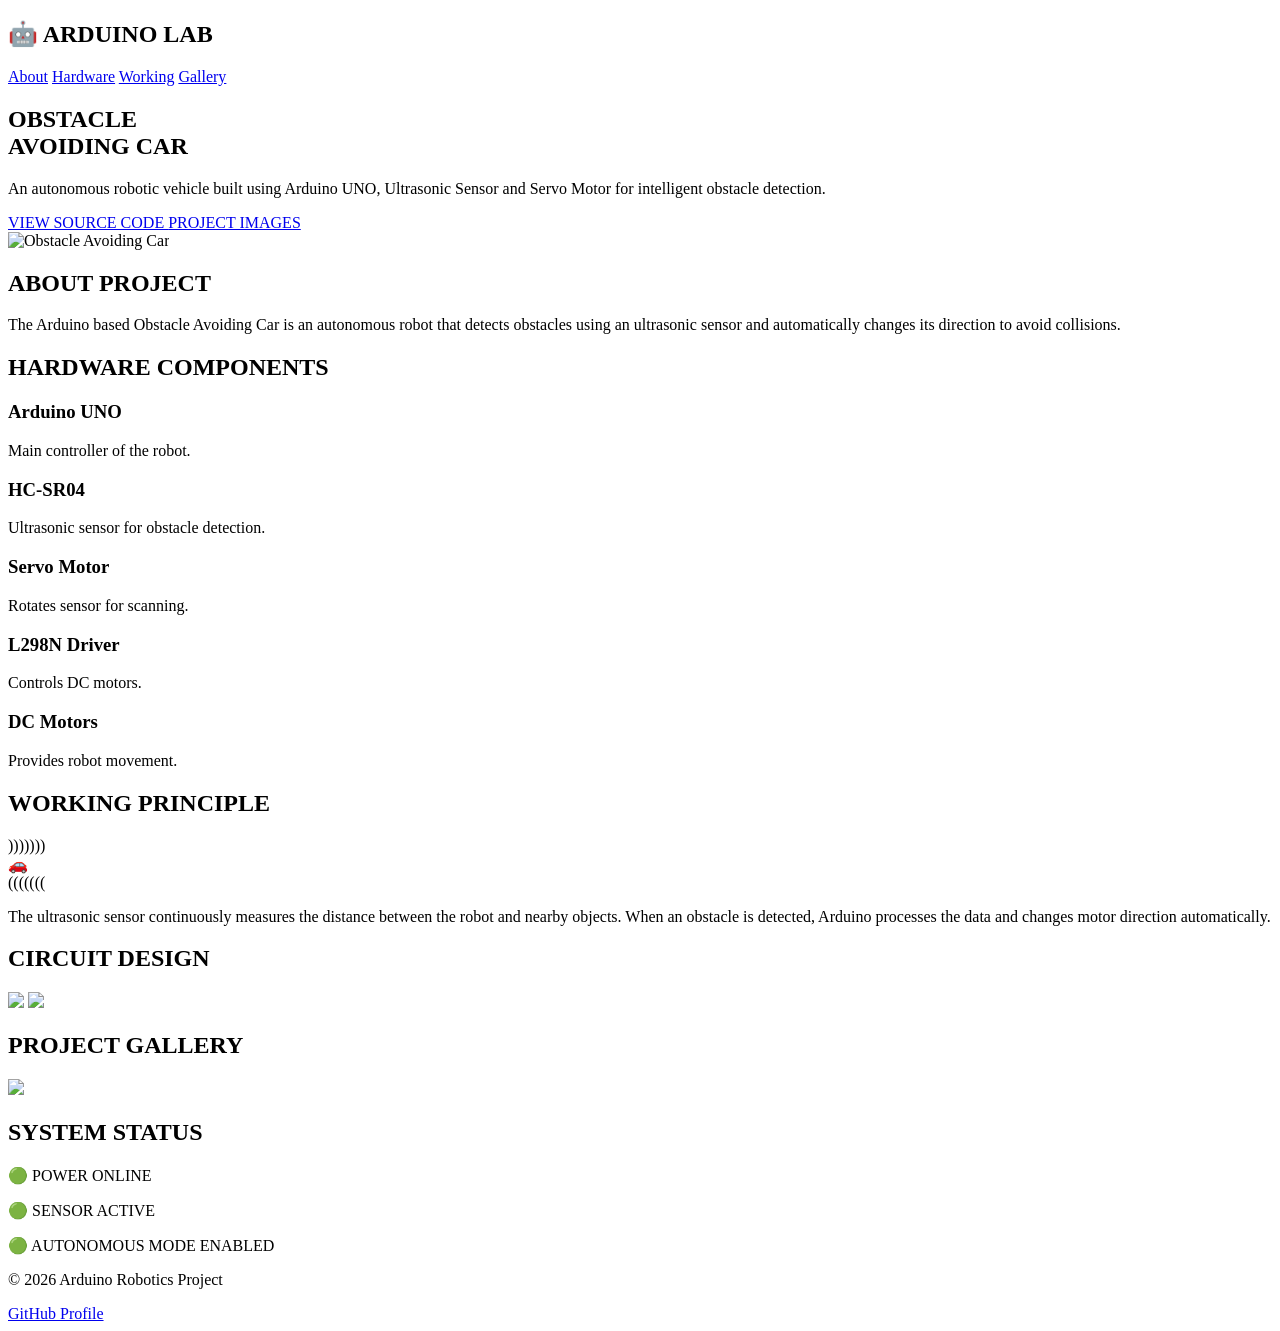
==== index.html @ 54cecfe2 "Add index.html for Obstacle Avoiding Car project This HTML file outlines the structure and content f" ====
<!DOCTYPE html>
<html lang="en">

<head>
    <meta charset="UTF-8">
    <meta name="viewport" content="width=device-width, initial-scale=1.0">

    <title>Obstacle Avoiding Car | Arduino Robotics</title>

    <link rel="stylesheet" href="style.css">
</head>

<body>

<header>

<nav>
    <h2 class="logo">🤖 ARDUINO LAB</h2>

    <div class="nav-links">
        <a href="#about">About</a>
        <a href="#hardware">Hardware</a>
        <a href="#working">Working</a>
        <a href="#gallery">Gallery</a>
    </div>

</nav>

</header>


<section class="hero">

<div class="hero-text">

<h1>
OBSTACLE<br>
<span>AVOIDING CAR</span>
</h1>

<p>
An autonomous robotic vehicle built using Arduino UNO,
Ultrasonic Sensor and Servo Motor for intelligent obstacle detection.
</p>


<div class="buttons">

<a href="https://github.com/venkateshpachipala5059/Obstacle-Avoiding-Car-Arduino"
target="_blank">
VIEW SOURCE CODE
</a>

<a href="#gallery">
PROJECT IMAGES
</a>

</div>

</div>


<div class="robot-image">

<img src="assets/Obstacle_Avoiding_Car.png"
alt="Obstacle Avoiding Car">

</div>

</section>




<section id="about">

<h2>ABOUT PROJECT</h2>

<p>
The Arduino based Obstacle Avoiding Car is an autonomous robot
that detects obstacles using an ultrasonic sensor and automatically
changes its direction to avoid collisions.
</p>

</section>




<section id="hardware">

<h2>HARDWARE COMPONENTS</h2>


<div class="cards">


<div class="card">
<h3>Arduino UNO</h3>
<p>Main controller of the robot.</p>
</div>


<div class="card">
<h3>HC-SR04</h3>
<p>Ultrasonic sensor for obstacle detection.</p>
</div>


<div class="card">
<h3>Servo Motor</h3>
<p>Rotates sensor for scanning.</p>
</div>


<div class="card">
<h3>L298N Driver</h3>
<p>Controls DC motors.</p>
</div>


<div class="card">
<h3>DC Motors</h3>
<p>Provides robot movement.</p>
</div>


</div>

</section>





<section id="working">

<h2>WORKING PRINCIPLE</h2>


<div class="sensor">

<div class="wave">
)))))))
</div>

🚗

<div class="wave">
(((((((
</div>

</div>


<p>

The ultrasonic sensor continuously measures the distance
between the robot and nearby objects.
When an obstacle is detected, Arduino processes the data
and changes motor direction automatically.

</p>


</section>






<section>

<h2>CIRCUIT DESIGN</h2>


<div class="images">


<img src="assets/Circuit_Diagram.png">

<img src="assets/Schematic.png">

</div>


</section>





<section id="gallery">

<h2>PROJECT GALLERY</h2>


<div class="images">


<img src="assets/Obstacle_Avoiding_Car.png">


</div>


</section>






<section class="status">

<h2>SYSTEM STATUS</h2>


<p>
🟢 POWER ONLINE
</p>

<p>
🟢 SENSOR ACTIVE
</p>

<p>
🟢 AUTONOMOUS MODE ENABLED
</p>


</section>





<footer>

<p>
© 2026 Arduino Robotics Project
</p>


<a href="https://github.com/venkateshpachipala5059">
GitHub Profile
</a>


</footer>



<script src="script.js"></script>


</body>

</html>
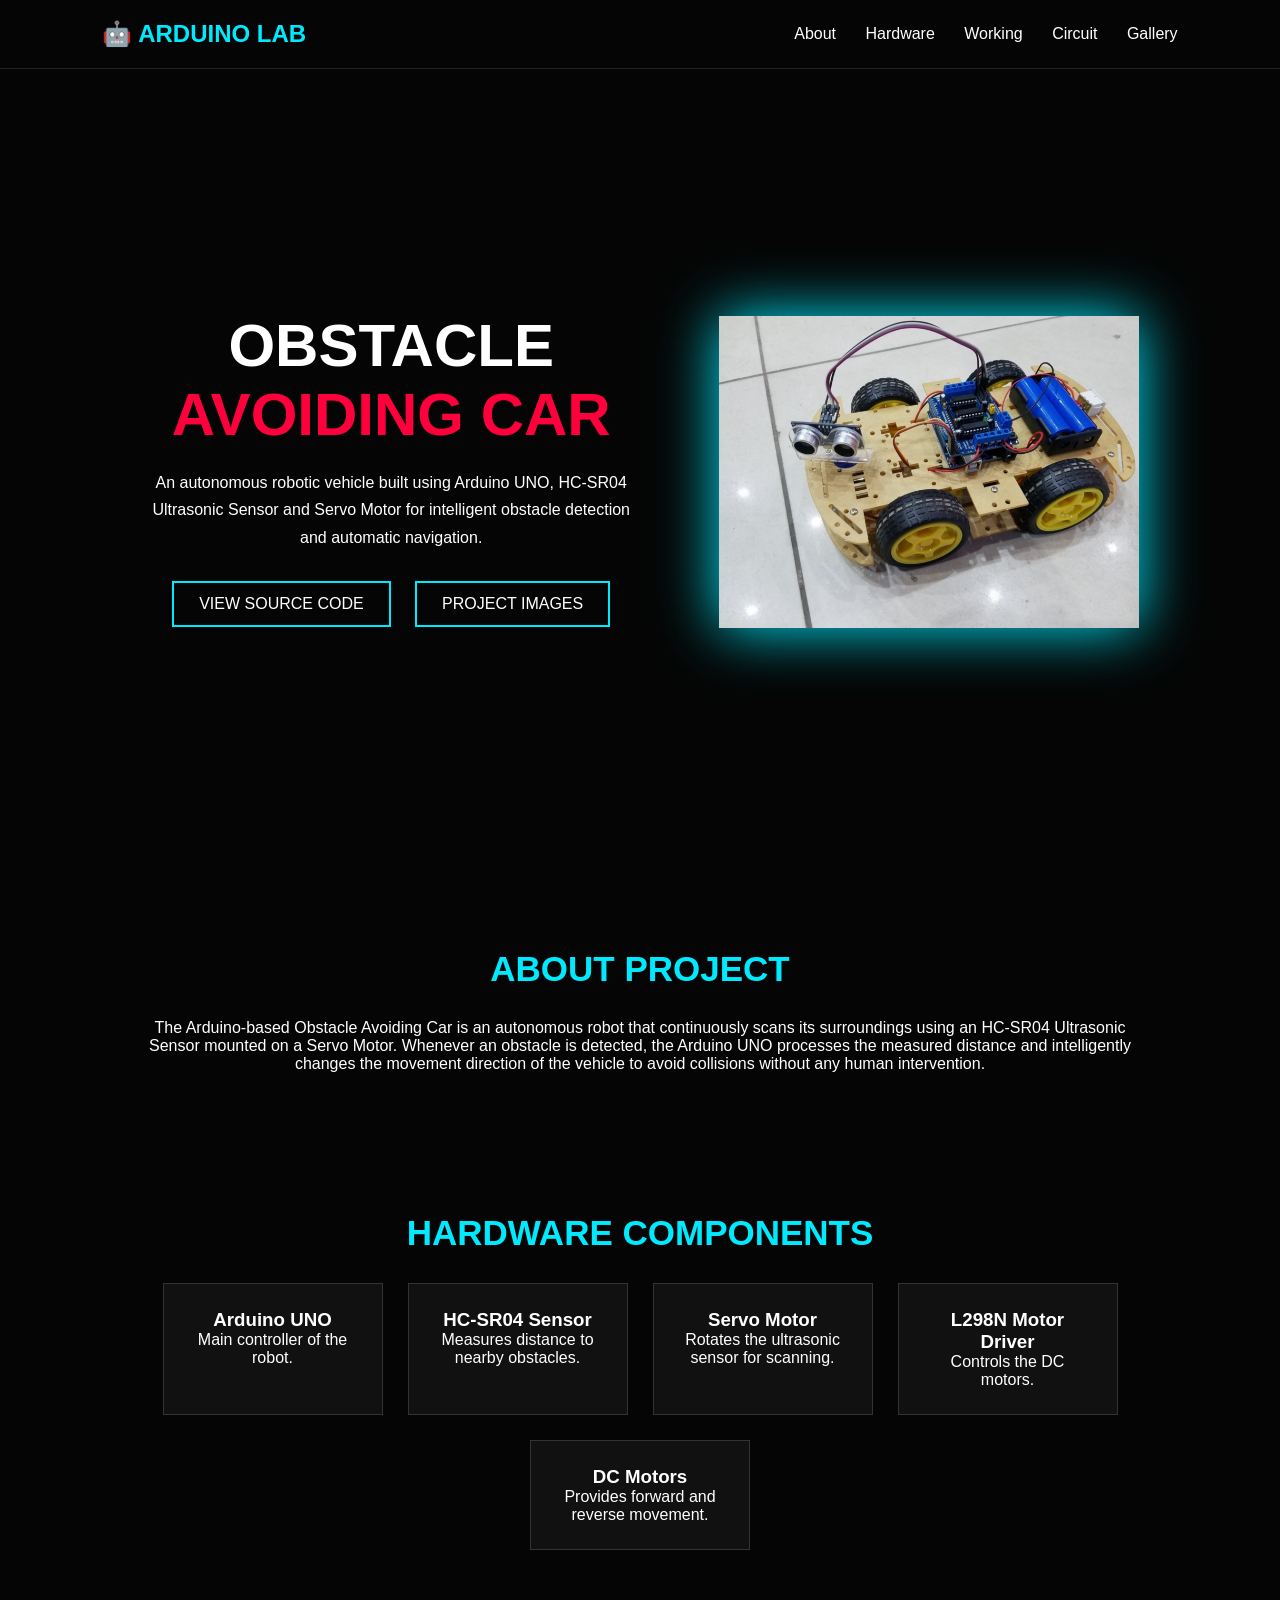
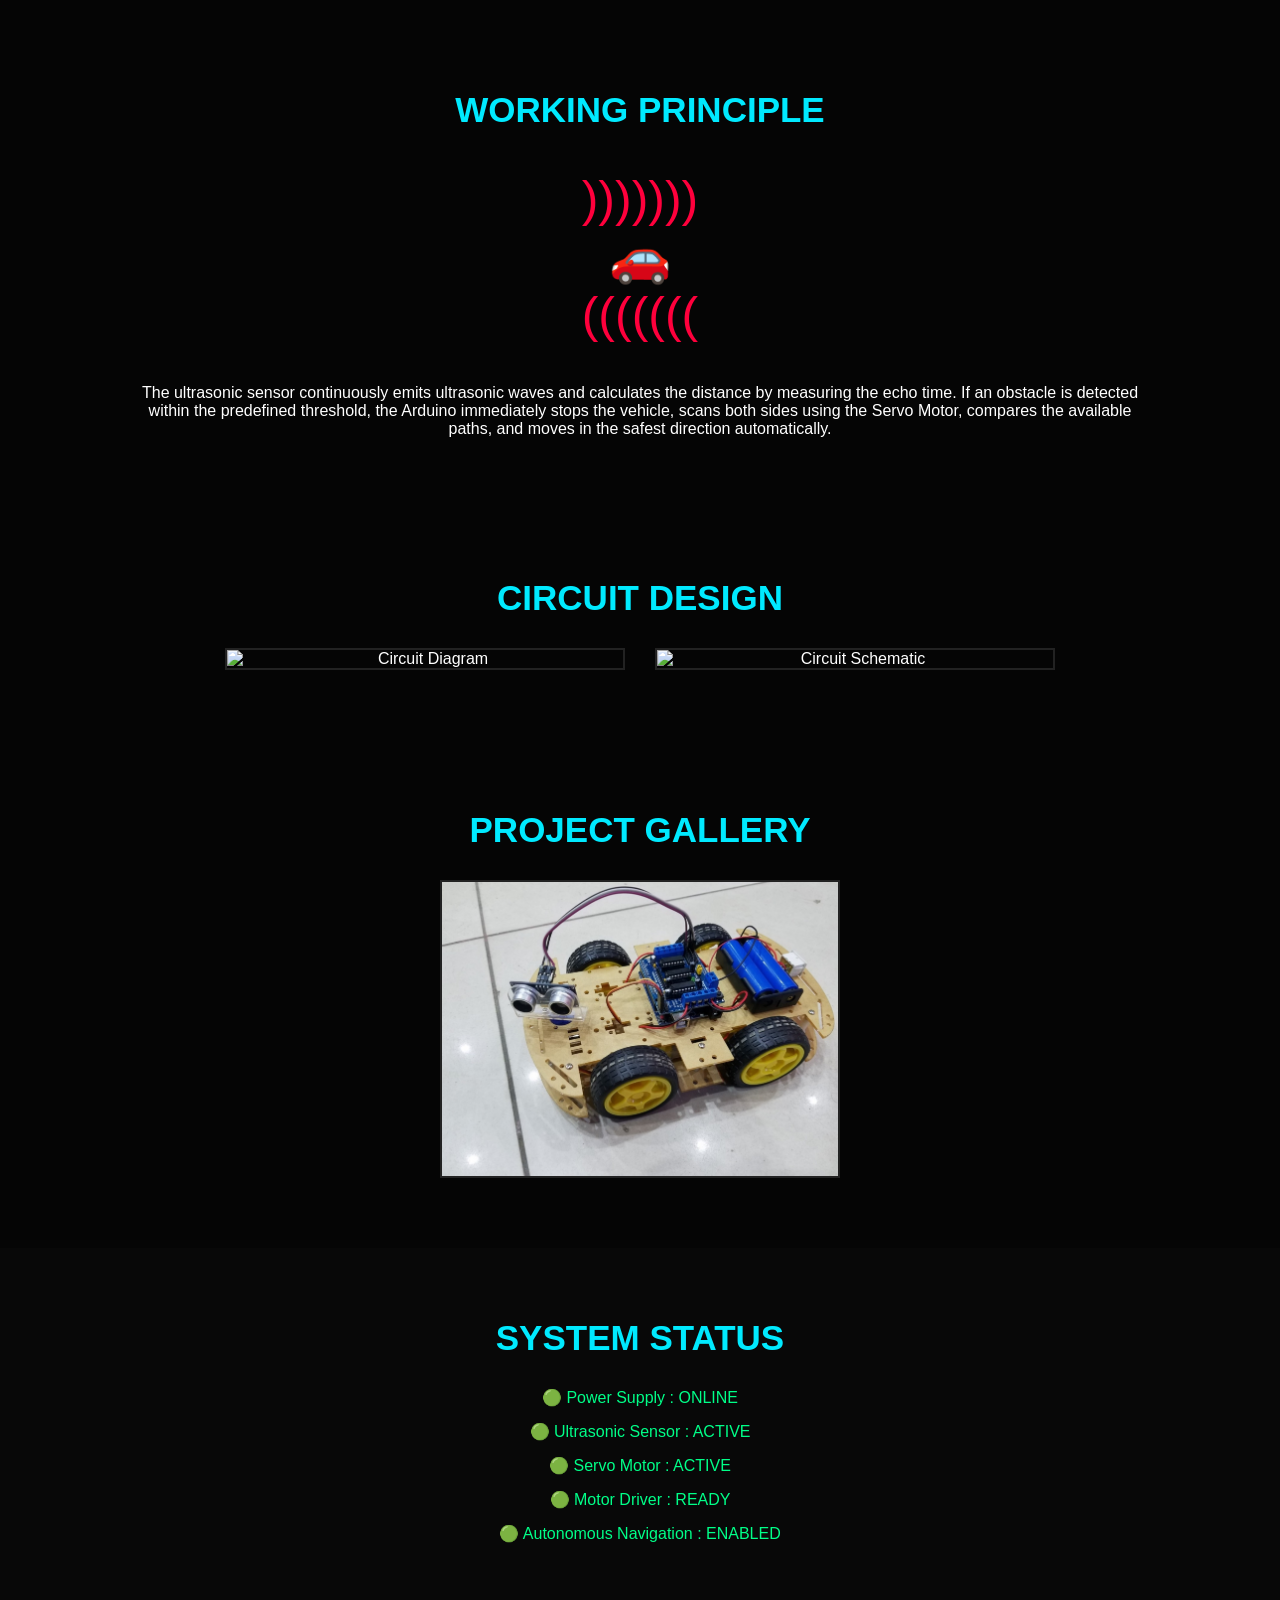
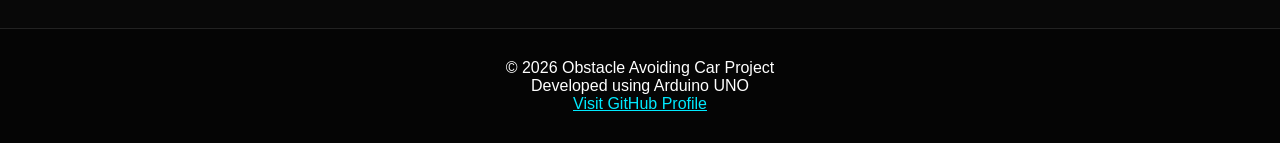
==== commit ff0aa1c7: "Update index.html" ====
--- a/index.html
+++ b/index.html
@@ -15,12 +15,14 @@
 <header>
 
 <nav>
+
     <h2 class="logo">🤖 ARDUINO LAB</h2>
 
     <div class="nav-links">
         <a href="#about">About</a>
         <a href="#hardware">Hardware</a>
         <a href="#working">Working</a>
+        <a href="#circuit">Circuit</a>
         <a href="#gallery">Gallery</a>
     </div>
 
@@ -28,6 +30,8 @@
 
 </header>
 
+
+<!-- HERO -->
 
 <section class="hero">
 
@@ -40,9 +44,9 @@
 
 <p>
 An autonomous robotic vehicle built using Arduino UNO,
-Ultrasonic Sensor and Servo Motor for intelligent obstacle detection.
-</p>
-
+HC-SR04 Ultrasonic Sensor and Servo Motor for intelligent
+obstacle detection and automatic navigation.
+</p>
 
 <div class="buttons">
 
@@ -62,7 +66,7 @@
 
 <div class="robot-image">
 
-<img src="assets/Obstacle_Avoiding_Car.png"
+<img src="Images/Obstacle_Avoiding_Car.png"
 alt="Obstacle Avoiding Car">
 
 </div>
@@ -71,72 +75,73 @@
 
 
 
+<!-- ABOUT -->
 
 <section id="about">
 
 <h2>ABOUT PROJECT</h2>
 
 <p>
-The Arduino based Obstacle Avoiding Car is an autonomous robot
-that detects obstacles using an ultrasonic sensor and automatically
-changes its direction to avoid collisions.
-</p>
-
-</section>
-
-
-
+
+The Arduino-based Obstacle Avoiding Car is an autonomous robot
+that continuously scans its surroundings using an HC-SR04
+Ultrasonic Sensor mounted on a Servo Motor.
+
+Whenever an obstacle is detected, the Arduino UNO processes
+the measured distance and intelligently changes the movement
+direction of the vehicle to avoid collisions without any
+human intervention.
+
+</p>
+
+</section>
+
+
+
+<!-- HARDWARE -->
 
 <section id="hardware">
 
 <h2>HARDWARE COMPONENTS</h2>
 
-
 <div class="cards">
-
 
 <div class="card">
 <h3>Arduino UNO</h3>
 <p>Main controller of the robot.</p>
 </div>
 
-
-<div class="card">
-<h3>HC-SR04</h3>
-<p>Ultrasonic sensor for obstacle detection.</p>
-</div>
-
+<div class="card">
+<h3>HC-SR04 Sensor</h3>
+<p>Measures distance to nearby obstacles.</p>
+</div>
 
 <div class="card">
 <h3>Servo Motor</h3>
-<p>Rotates sensor for scanning.</p>
-</div>
-
-
-<div class="card">
-<h3>L298N Driver</h3>
-<p>Controls DC motors.</p>
-</div>
-
+<p>Rotates the ultrasonic sensor for scanning.</p>
+</div>
+
+<div class="card">
+<h3>L298N Motor Driver</h3>
+<p>Controls the DC motors.</p>
+</div>
 
 <div class="card">
 <h3>DC Motors</h3>
-<p>Provides robot movement.</p>
-</div>
-
-
-</div>
-
-</section>
-
-
-
-
+<p>Provides forward and reverse movement.</p>
+</div>
+
+</div>
+
+</section>
+
+
+
+<!-- WORKING -->
 
 <section id="working">
 
 <h2>WORKING PRINCIPLE</h2>
-
 
 <div class="sensor">
 
@@ -152,109 +157,103 @@
 
 </div>
 
-
-<p>
-
-The ultrasonic sensor continuously measures the distance
-between the robot and nearby objects.
-When an obstacle is detected, Arduino processes the data
-and changes motor direction automatically.
-
-</p>
-
-
-</section>
-
-
-
-
-
-
-<section>
+<p>
+
+The ultrasonic sensor continuously emits ultrasonic waves and
+calculates the distance by measuring the echo time.
+
+If an obstacle is detected within the predefined threshold,
+the Arduino immediately stops the vehicle, scans both sides
+using the Servo Motor, compares the available paths, and
+moves in the safest direction automatically.
+
+</p>
+
+</section>
+
+
+
+<!-- CIRCUIT -->
+
+<section id="circuit">
 
 <h2>CIRCUIT DESIGN</h2>
 
-
 <div class="images">
 
-
-<img src="assets/Circuit_Diagram.png">
-
-<img src="assets/Schematic.png">
-
-</div>
-
-
-</section>
-
-
-
-
+<img src="Images/Circuit_Diagram.png"
+alt="Circuit Diagram">
+
+<img src="Images/Schematic.png"
+alt="Circuit Schematic">
+
+</div>
+
+</section>
+
+
+
+<!-- GALLERY -->
 
 <section id="gallery">
 
 <h2>PROJECT GALLERY</h2>
 
-
 <div class="images">
 
-
-<img src="assets/Obstacle_Avoiding_Car.png">
-
-
-</div>
-
-
-</section>
-
-
-
-
-
+<img src="Images/Obstacle_Avoiding_Car.png"
+alt="Obstacle Avoiding Car">
+
+</div>
+
+</section>
+
+
+
+<!-- STATUS -->
 
 <section class="status">
 
 <h2>SYSTEM STATUS</h2>
 
-
-<p>
-🟢 POWER ONLINE
-</p>
-
-<p>
-🟢 SENSOR ACTIVE
-</p>
-
-<p>
-🟢 AUTONOMOUS MODE ENABLED
-</p>
-
-
-</section>
-
-
-
-
+<p>🟢 Power Supply : ONLINE</p>
+
+<p>🟢 Ultrasonic Sensor : ACTIVE</p>
+
+<p>🟢 Servo Motor : ACTIVE</p>
+
+<p>🟢 Motor Driver : READY</p>
+
+<p>🟢 Autonomous Navigation : ENABLED</p>
+
+</section>
+
+
+
+<!-- FOOTER -->
 
 <footer>
 
 <p>
-© 2026 Arduino Robotics Project
-</p>
-
-
-<a href="https://github.com/venkateshpachipala5059">
-GitHub Profile
+
+© 2026 Obstacle Avoiding Car Project
+<br>
+Developed using Arduino UNO
+
+</p>
+
+<a href="https://github.com/venkateshpachipala5059"
+target="_blank">
+
+Visit GitHub Profile
+
 </a>
 
-
 </footer>
 
 
-
 <script src="script.js"></script>
 
-
 </body>
 
 </html>
--- a/style.css
+++ b/style.css
@@ -0,0 +1,277 @@
+*{
+margin:0;
+padding:0;
+box-sizing:border-box;
+font-family:'Segoe UI',sans-serif;
+}
+
+
+body{
+
+background:#050505;
+color:white;
+
+}
+
+
+header{
+
+padding:20px 8%;
+border-bottom:1px solid #222;
+
+}
+
+
+nav{
+
+display:flex;
+justify-content:space-between;
+align-items:center;
+
+}
+
+
+.logo{
+
+color:#00eaff;
+
+}
+
+
+.nav-links a{
+
+color:white;
+text-decoration:none;
+margin-left:25px;
+
+}
+
+
+
+.hero{
+
+min-height:90vh;
+display:flex;
+align-items:center;
+justify-content:space-around;
+padding:50px 8%;
+
+}
+
+
+
+.hero h1{
+
+font-size:60px;
+
+}
+
+
+
+.hero span{
+
+color:#ff003c;
+
+}
+
+
+.hero p{
+
+max-width:500px;
+line-height:1.7;
+margin:20px 0;
+
+}
+
+
+
+.buttons a{
+
+display:inline-block;
+padding:12px 25px;
+margin:10px;
+border:2px solid #00eaff;
+color:white;
+text-decoration:none;
+
+}
+
+
+.buttons a:hover{
+
+background:#00eaff;
+color:black;
+
+}
+
+
+
+.robot-image img{
+
+width:420px;
+
+filter:drop-shadow(0 0 30px #00eaff);
+
+}
+
+
+
+
+
+section{
+
+padding:70px 10%;
+text-align:center;
+
+}
+
+
+section h2{
+
+font-size:35px;
+color:#00eaff;
+margin-bottom:30px;
+
+}
+
+
+
+
+.cards{
+
+display:flex;
+justify-content:center;
+flex-wrap:wrap;
+gap:25px;
+
+}
+
+
+.card{
+
+background:#111;
+padding:25px;
+width:220px;
+
+border:1px solid #333;
+
+transition:.3s;
+
+}
+
+
+
+.card:hover{
+
+transform:translateY(-10px);
+border-color:#00eaff;
+
+}
+
+
+
+
+.sensor{
+
+font-size:50px;
+margin:40px;
+
+}
+
+
+
+.wave{
+
+color:#ff003c;
+
+}
+
+
+
+.images{
+
+display:flex;
+justify-content:center;
+gap:30px;
+flex-wrap:wrap;
+
+}
+
+
+.images img{
+
+width:400px;
+border:2px solid #222;
+
+}
+
+
+
+
+.status{
+
+background:#080808;
+
+}
+
+
+.status p{
+
+margin:15px;
+color:#00ff88;
+
+}
+
+
+
+
+footer{
+
+padding:30px;
+text-align:center;
+border-top:1px solid #222;
+
+}
+
+
+footer a{
+
+color:#00eaff;
+
+}
+
+
+
+
+
+@media(max-width:800px){
+
+.hero{
+
+flex-direction:column;
+
+}
+
+
+.hero h1{
+
+font-size:40px;
+
+}
+
+
+.robot-image img{
+
+width:300px;
+
+}
+
+
+.nav-links{
+
+display:none;
+
+}
+
+
+}
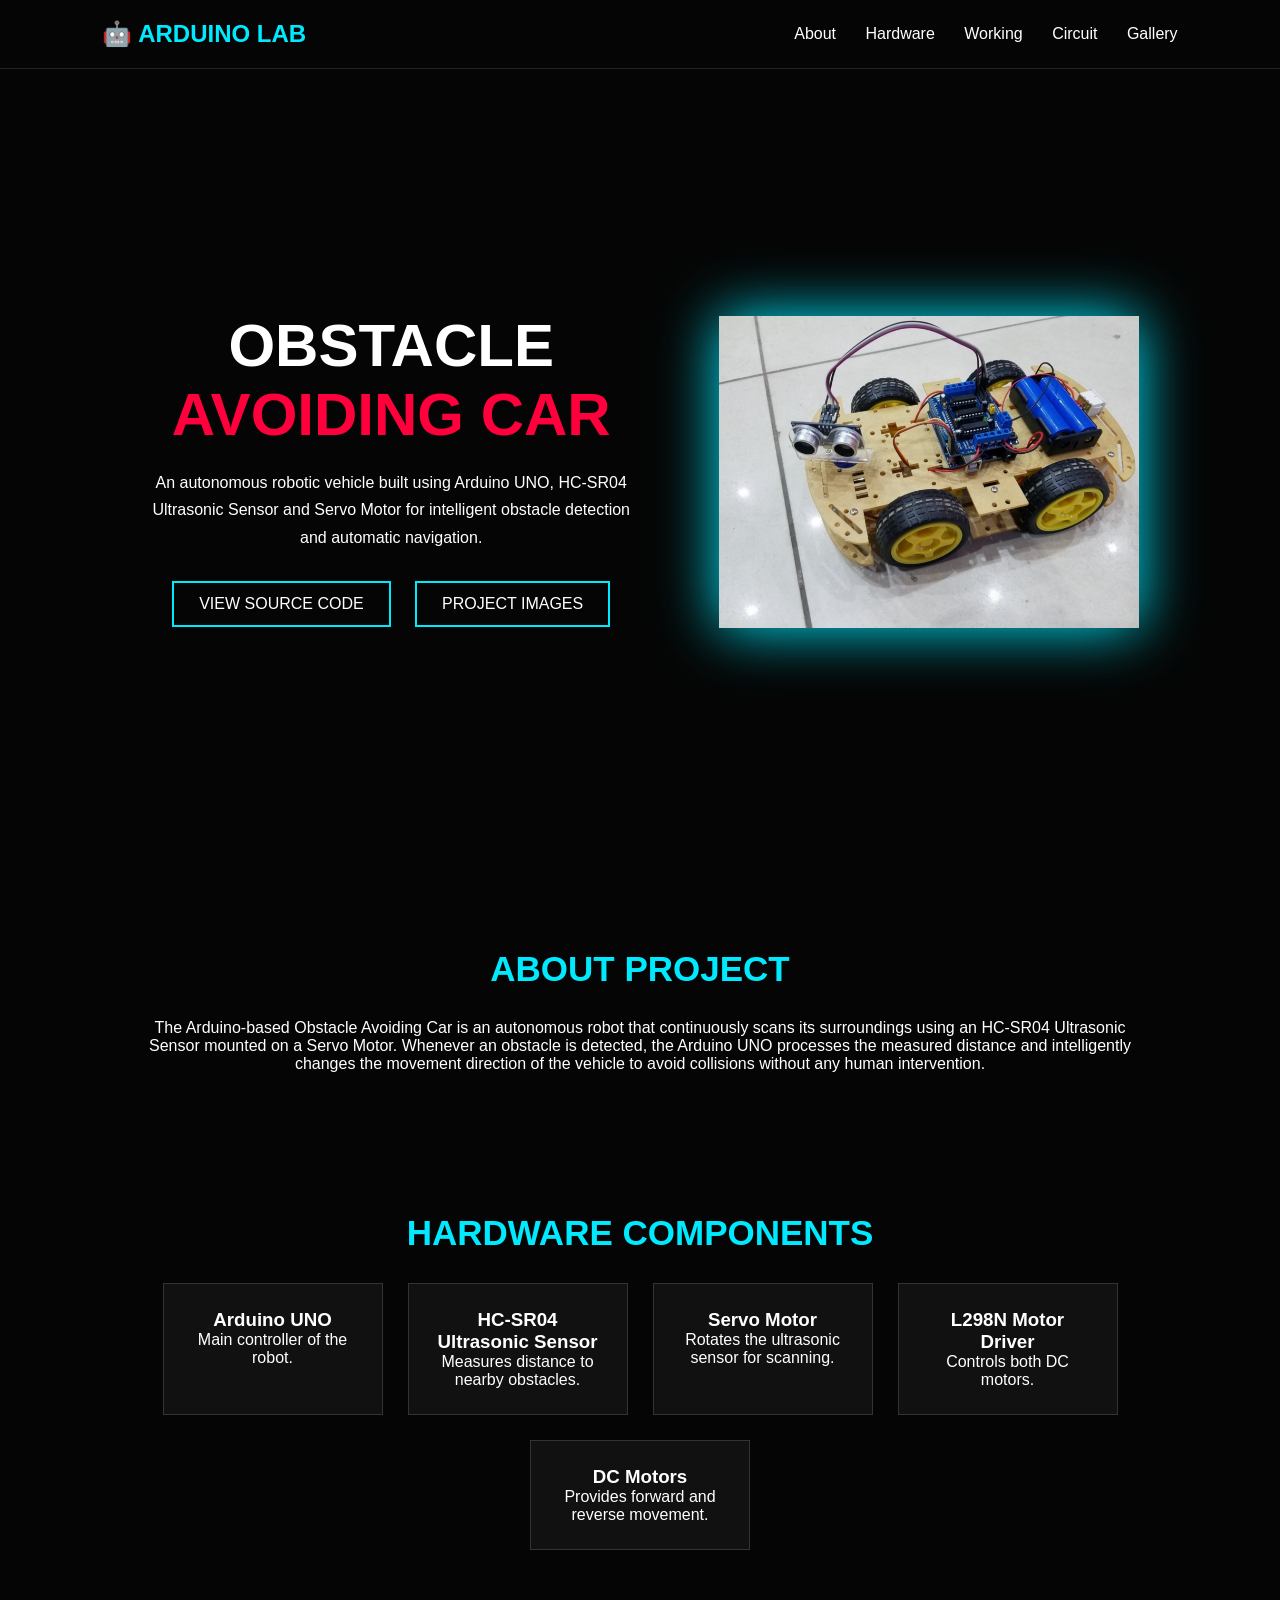
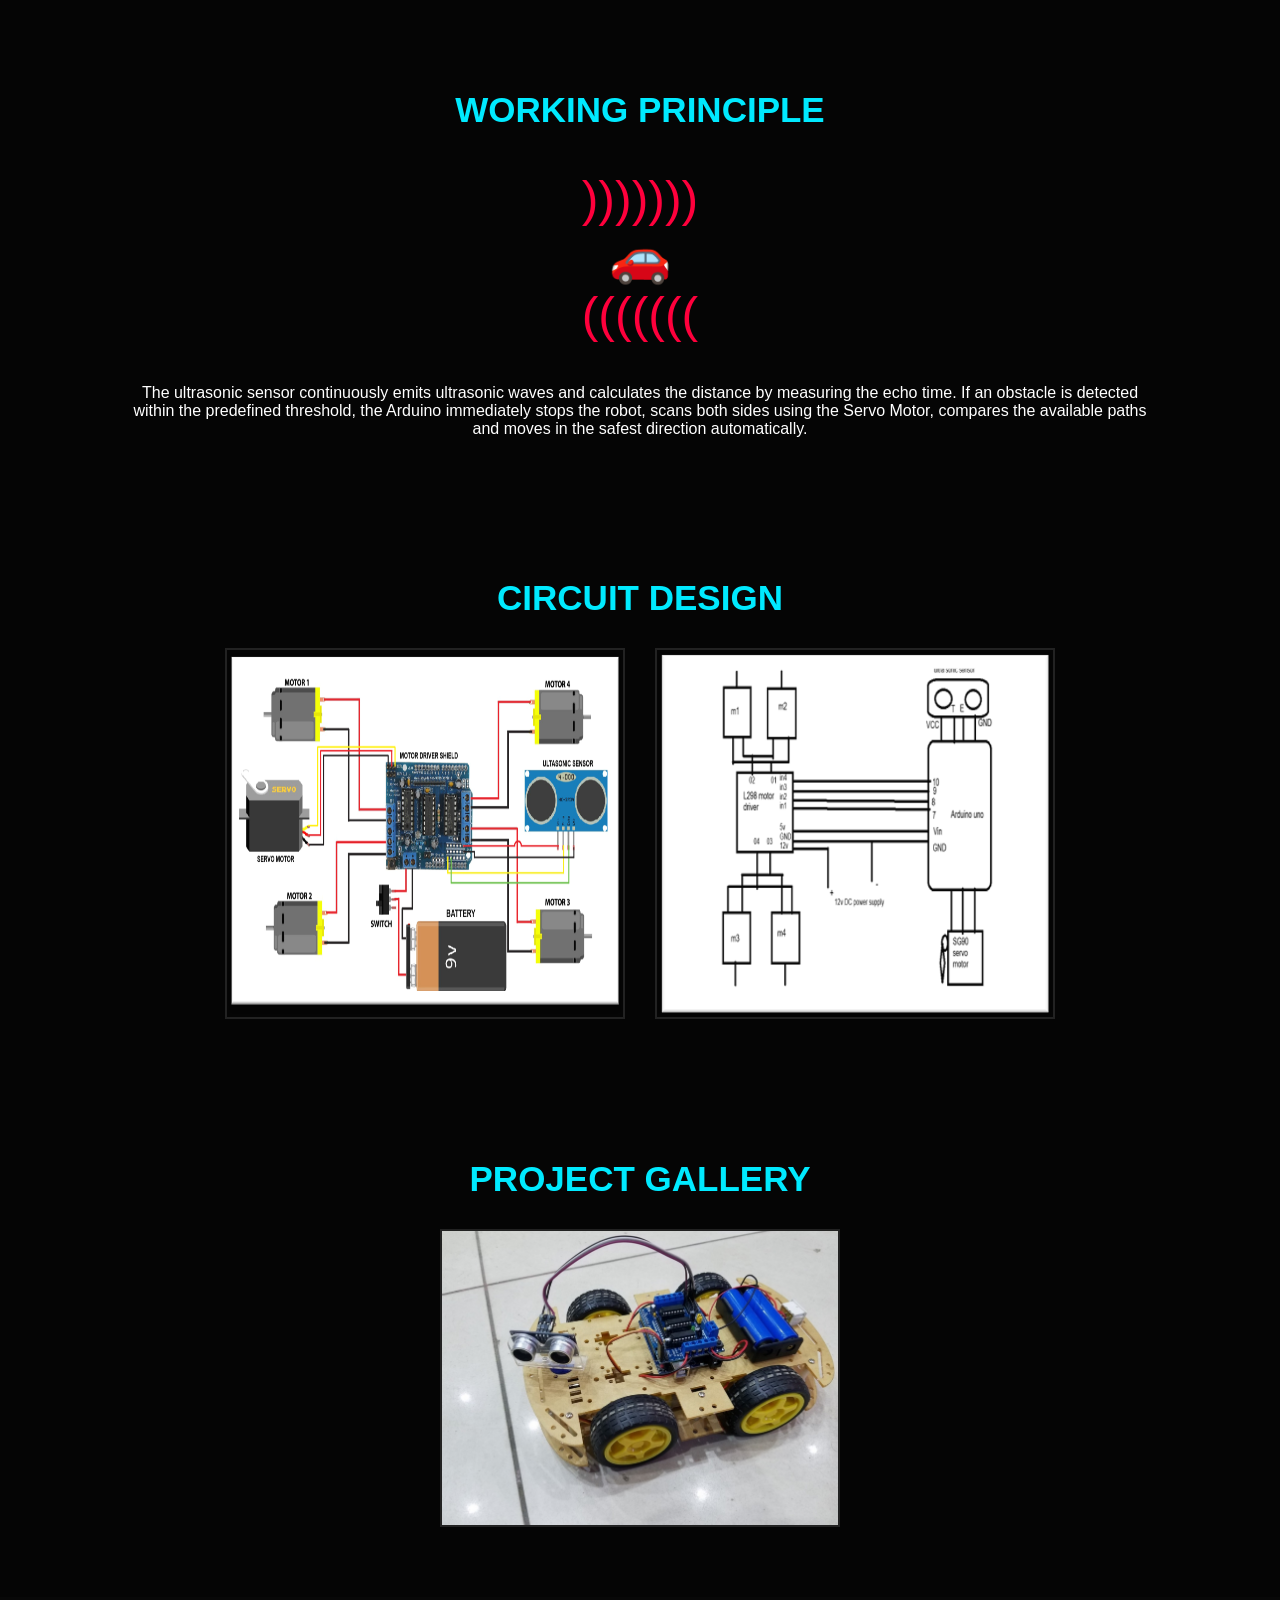
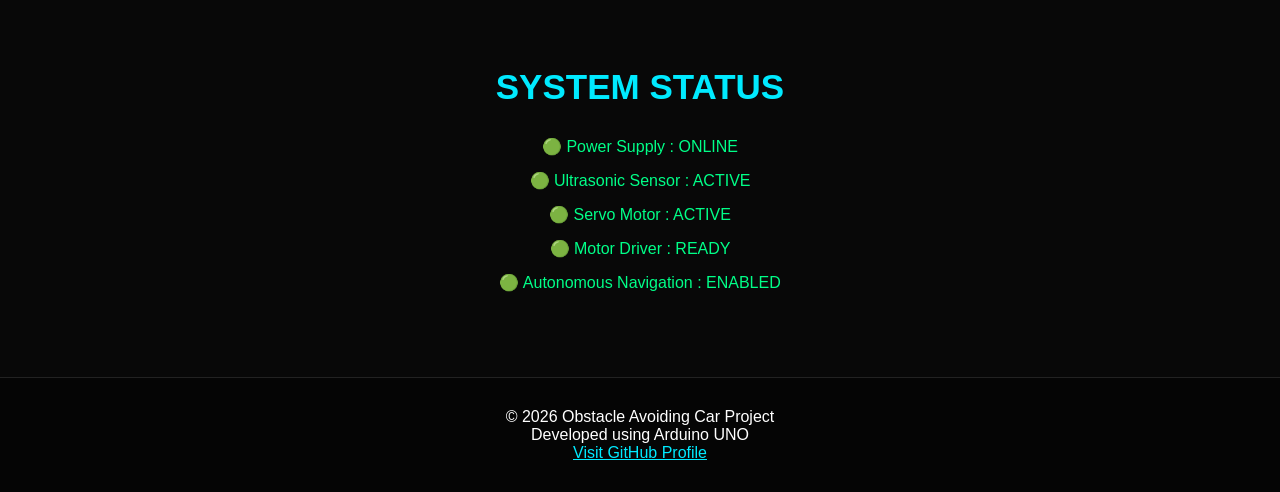
==== commit 873d25e1: "Update index.html" ====
--- a/index.html
+++ b/index.html
@@ -4,9 +4,7 @@
 <head>
     <meta charset="UTF-8">
     <meta name="viewport" content="width=device-width, initial-scale=1.0">
-
     <title>Obstacle Avoiding Car | Arduino Robotics</title>
-
     <link rel="stylesheet" href="style.css">
 </head>
 
@@ -16,15 +14,15 @@
 
 <nav>
 
-    <h2 class="logo">🤖 ARDUINO LAB</h2>
-
-    <div class="nav-links">
-        <a href="#about">About</a>
-        <a href="#hardware">Hardware</a>
-        <a href="#working">Working</a>
-        <a href="#circuit">Circuit</a>
-        <a href="#gallery">Gallery</a>
-    </div>
+<h2 class="logo">🤖 ARDUINO LAB</h2>
+
+<div class="nav-links">
+    <a href="#about">About</a>
+    <a href="#hardware">Hardware</a>
+    <a href="#working">Working</a>
+    <a href="#circuit">Circuit</a>
+    <a href="#gallery">Gallery</a>
+</div>
 
 </nav>
 
@@ -38,7 +36,7 @@
 <div class="hero-text">
 
 <h1>
-OBSTACLE<br>
+OBSTACLE <br>
 <span>AVOIDING CAR</span>
 </h1>
 
@@ -51,7 +49,8 @@
 <div class="buttons">
 
 <a href="https://github.com/venkateshpachipala5059/Obstacle-Avoiding-Car-Arduino"
-target="_blank">
+target="_blank"
+rel="noopener">
 VIEW SOURCE CODE
 </a>
 
@@ -63,11 +62,11 @@
 
 </div>
 
-
 <div class="robot-image">
 
-<img src="Images/Obstacle_Avoiding_Car.png"
-alt="Obstacle Avoiding Car">
+<img src="./Images/Obstacle_Avoiding_Car.png"
+alt="Obstacle Avoiding Car"
+loading="lazy">
 
 </div>
 
@@ -112,7 +111,7 @@
 </div>
 
 <div class="card">
-<h3>HC-SR04 Sensor</h3>
+<h3>HC-SR04 Ultrasonic Sensor</h3>
 <p>Measures distance to nearby obstacles.</p>
 </div>
 
@@ -123,7 +122,7 @@
 
 <div class="card">
 <h3>L298N Motor Driver</h3>
-<p>Controls the DC motors.</p>
+<p>Controls both DC motors.</p>
 </div>
 
 <div class="card">
@@ -145,15 +144,11 @@
 
 <div class="sensor">
 
-<div class="wave">
-)))))))
-</div>
+<div class="wave">)))))))</div>
 
 🚗
 
-<div class="wave">
-(((((((
-</div>
+<div class="wave">(((((((</div>
 
 </div>
 
@@ -163,8 +158,8 @@
 calculates the distance by measuring the echo time.
 
 If an obstacle is detected within the predefined threshold,
-the Arduino immediately stops the vehicle, scans both sides
-using the Servo Motor, compares the available paths, and
+the Arduino immediately stops the robot, scans both sides
+using the Servo Motor, compares the available paths and
 moves in the safest direction automatically.
 
 </p>
@@ -181,11 +176,13 @@
 
 <div class="images">
 
-<img src="Images/Circuit_Diagram.png"
-alt="Circuit Diagram">
-
-<img src="Images/Schematic.png"
-alt="Circuit Schematic">
+<img src="./Images/Circuit_Diagram.png"
+alt="Circuit Diagram"
+loading="lazy">
+
+<img src="./Images/Schematic.png"
+alt="Circuit Schematic"
+loading="lazy">
 
 </div>
 
@@ -201,8 +198,9 @@
 
 <div class="images">
 
-<img src="Images/Obstacle_Avoiding_Car.png"
-alt="Obstacle Avoiding Car">
+<img src="./Images/Obstacle_Avoiding_Car.png"
+alt="Obstacle Avoiding Car"
+loading="lazy">
 
 </div>
 
@@ -235,25 +233,19 @@
 <footer>
 
 <p>
-
-© 2026 Obstacle Avoiding Car Project
-<br>
+© 2026 Obstacle Avoiding Car Project<br>
 Developed using Arduino UNO
-
 </p>
 
 <a href="https://github.com/venkateshpachipala5059"
-target="_blank">
-
+target="_blank"
+rel="noopener">
 Visit GitHub Profile
-
 </a>
 
 </footer>
 
-
 <script src="script.js"></script>
 
 </body>
-
 </html>
